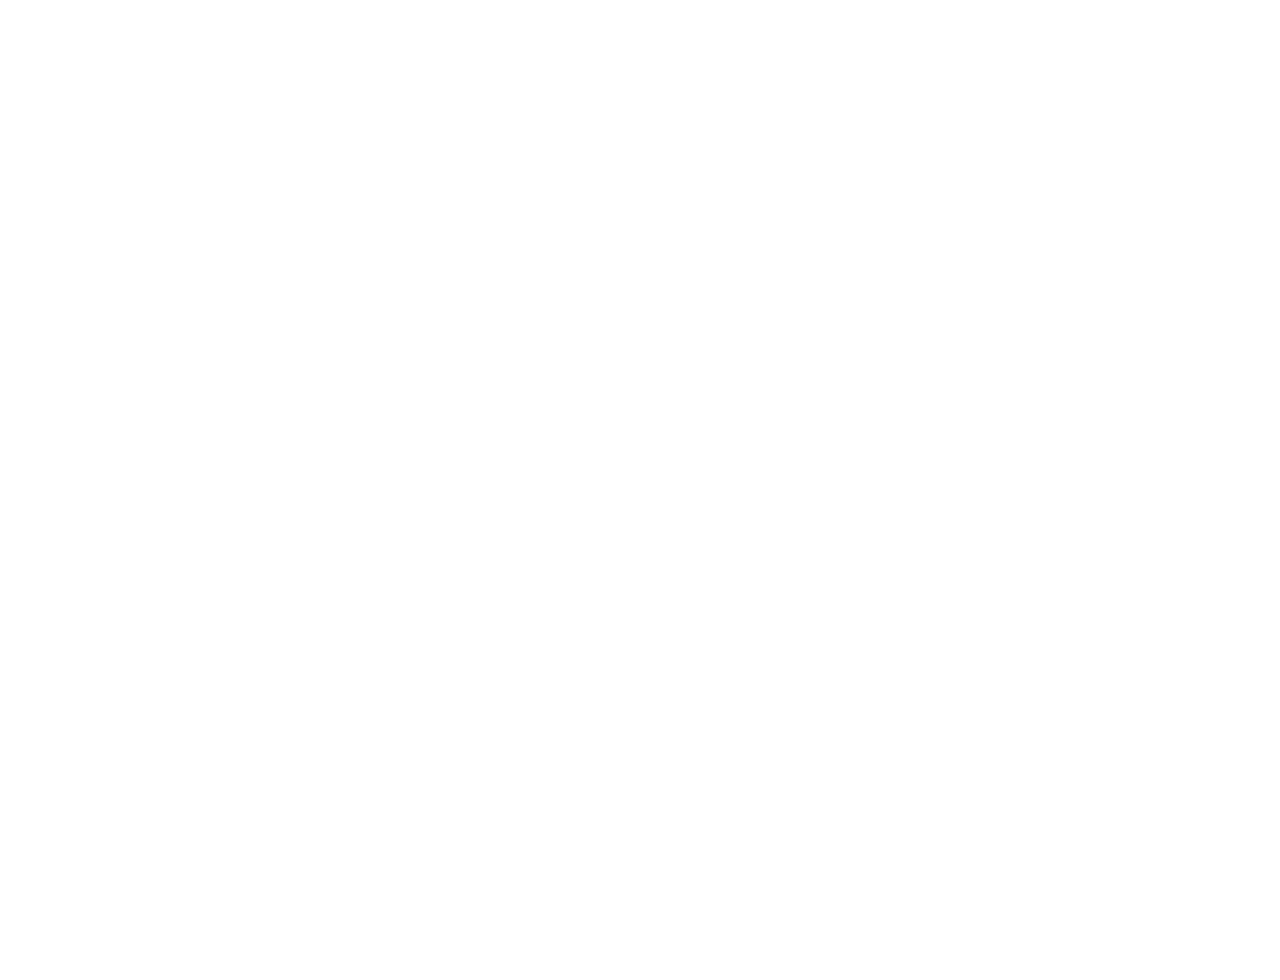
==== overlay.html @ e48937cb "Build boxing UI: overlay.html" ====
<!doctype html><html lang="en"><head><meta charset="utf-8"><meta name="viewport" content="width=device-width,initial-scale=1"><title>LIVE Boxing Overlay</title><link rel="stylesheet" href="./style.css"></head><body class="overlay-body"><div class="stage"><canvas id="arena" width="540" height="960" aria-label="Animated boxing match"></canvas></div><script type="module" src="./app.js"></script></body></html>
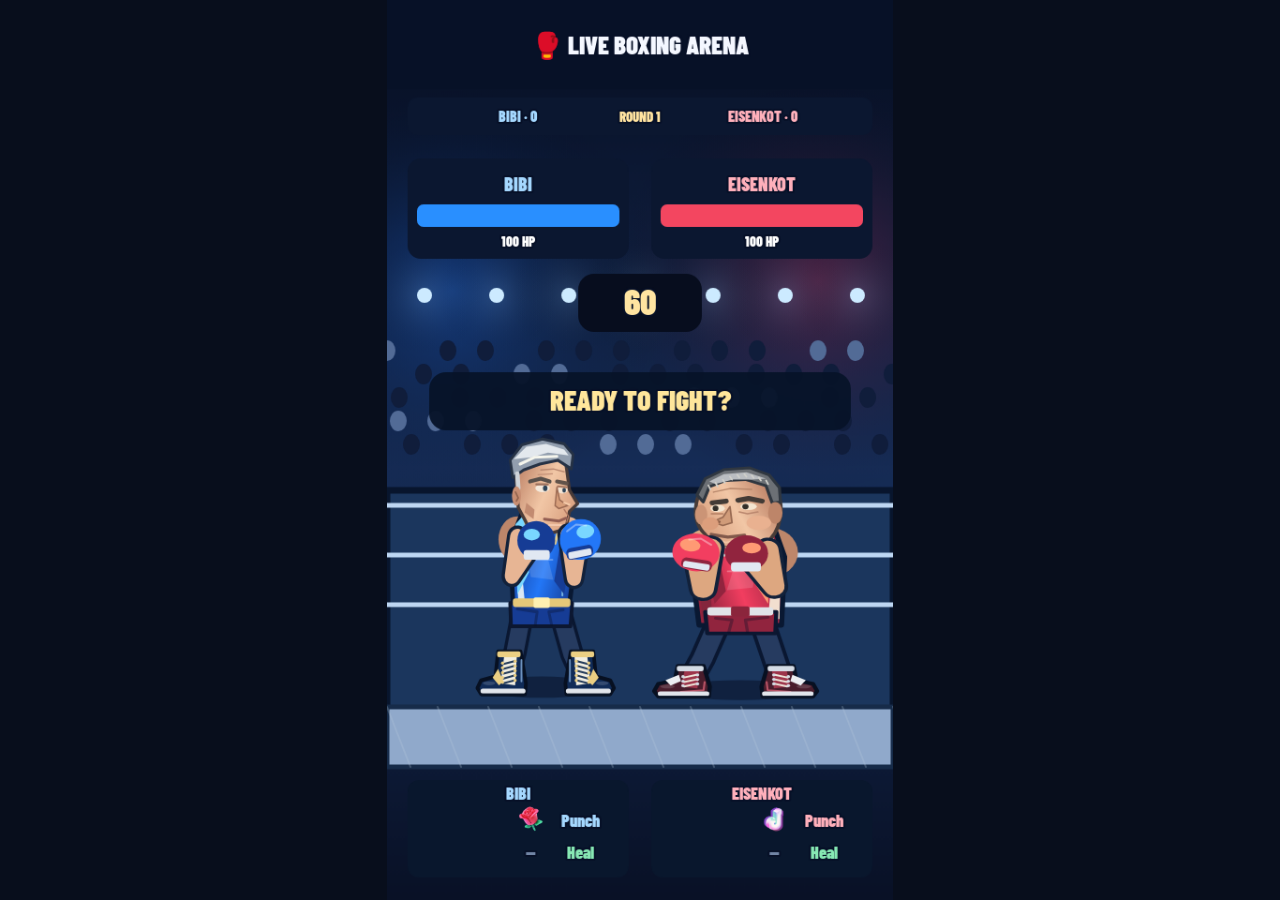
==== commit faee1481: "Fix endless round restarts with server clock and separate capture window" ====
--- a/overlay.html
+++ b/overlay.html
@@ -1 +1 @@
-<!doctype html><html lang="en"><head><meta charset="utf-8"><meta name="viewport" content="width=device-width,initial-scale=1"><title>LIVE Boxing Overlay</title><link rel="stylesheet" href="./style.css"></head><body class="overlay-body"><div class="stage"><canvas id="arena" width="540" height="960" aria-label="Animated boxing match"></canvas></div><script type="module" src="./app.js"></script></body></html>+<!doctype html><html lang="en"><head><meta charset="utf-8"><meta name="viewport" content="width=device-width,initial-scale=1"><title>LIVE Boxing Overlay</title><link rel="stylesheet" href="./style.css"></head><body class="overlay-body"><div class="stage"><canvas id="arena" width="540" height="960" aria-label="Animated boxing match"></canvas></div><div id="captureTools" class="capture-tools" hidden><button id="captureFullscreen" type="button"><span data-tab-en="Fullscreen · F" data-tab-he="מסך מלא · F">Fullscreen · F</span></button></div><script type="module" src="./app.js"></script></body></html>
--- a/style.css
+++ b/style.css
@@ -0,0 +1,44 @@
+@import url('https://fonts.googleapis.com/css2?family=Barlow+Condensed:wght@500;600;700;800;900&family=Rubik:wght@400;500;600;700;800;900&display=swap');
+:root{font-family:"Rubik",Arial,sans-serif;color:#eaf0ff;background:#080e1c}*{box-sizing:border-box}body{margin:0;background:radial-gradient(ellipse at 15% 0%,#172b52 0%,transparent 40%),#080e1c}.dashboard{max-width:1470px;margin:auto;padding:30px 28px}.topbar{display:flex;justify-content:space-between;align-items:center;gap:18px;flex-wrap:wrap;margin-bottom:26px}.topbar h1{font-size:clamp(25px,3vw,37px);letter-spacing:-1px;margin:8px 0}.topbar h1 span{color:#67b1ff}.topbar p{color:#9aaccb;margin:0}.eyebrow{color:#91a9d0;font-size:11px;letter-spacing:2px;font-weight:800}.live-dot{display:inline-block;width:8px;height:8px;background:#46e7a1;border-radius:50%;margin:0 5px}.header-actions{display:flex;gap:10px;flex-wrap:wrap}.outline-link{color:#cde5ff;text-decoration:none;border:1px solid #425577;border-radius:11px;padding:12px 16px;font-size:13px;font-weight:750}.stats{display:grid;grid-template-columns:repeat(4,minmax(0,1fr));gap:12px;margin-bottom:20px}.stat{padding:19px 21px;border:1px solid #2b3d5f;background:#121d34;border-radius:15px}.stat span{display:block;font-size:11px;color:#8ba4c8;letter-spacing:1.2px;font-weight:800}.stat strong{display:block;font-size:25px;margin-top:9px}.studio-grid{display:grid;grid-template-columns:minmax(0,1.35fr) minmax(300px,.85fr);gap:18px;align-items:start}.settings-stack{min-width:0}.panel{background:#111b30;border:1px solid #293b59;border-radius:17px;padding:23px;margin-bottom:18px;box-shadow:0 10px 30px #0002}.panel-heading{display:flex;justify-content:space-between;align-items:center;gap:10px;margin-bottom:20px}.panel-heading h2{font-size:20px;margin:7px 0 0}.tag{font-size:11px;color:#b7cdf2;border:1px solid #385176;border-radius:30px;padding:6px 9px}label{display:block;font-size:12px;color:#b9c8e2;font-weight:650;margin:13px 0}input,select{display:block;width:100%;margin-top:8px;background:#0b1427;border:1px solid #344b6f;border-radius:10px;color:#fff;padding:13px;font:inherit;outline:none}input:focus,select:focus{border-color:#62a9ff;box-shadow:0 0 0 2px #276fe333}button{cursor:pointer;border:1px solid #3c5174;border-radius:10px;background:#243657;color:white;padding:12px 15px;font-weight:750}button:hover,.outline-link:hover{filter:brightness(1.18)}button:focus-visible,a:focus-visible{outline:3px solid #87bdff;outline-offset:2px}.primary{background:#2673ed}.green{background:#087e62}.blue-btn{background:#173e7a}.red-btn{background:#79283e}.buttons{display:flex;gap:9px;flex-wrap:wrap;margin-top:19px}.twocol{display:grid;grid-template-columns:1fr 1fr;gap:12px}.hint{font-size:12px;color:#92a8ca;line-height:1.6}.log{height:135px;overflow:auto;background:#081225;border:1px solid #293957;border-radius:10px;padding:10px;font:12px monospace}.log div{padding:5px 0;border-bottom:1px solid #24304b}.vote-stats{display:flex;justify-content:space-between;gap:10px;margin-top:16px;font-size:13px;color:#abc9f2}.preview-panel{position:sticky;top:15px;text-align:center}.preview-panel .panel-heading{text-align:left}.preview-panel iframe{width:min(100%,350px);height:622px;border:1px solid #4a6189;border-radius:12px;display:block;margin:0 auto 15px;background:#071329}.overlay-body{background:transparent;overflow:hidden}.stage{width:100vw;height:100vh;display:grid;place-items:center}.stage canvas{width:min(100vw,56.25vh);height:min(100vh,177.7778vw);object-fit:contain}footer{text-align:center;color:#7285a8;font-size:12px;padding:18px}@media(max-width:900px){.studio-grid{grid-template-columns:1fr}.preview-panel{position:static}.stats{grid-template-columns:repeat(2,minmax(0,1fr))}}@media(max-width:540px){.dashboard{padding:15px}.panel{padding:15px}.twocol{grid-template-columns:1fr}.stat{padding:12px}.stat strong{font-size:20px}}
+/* Hebrew RTL layout: keep technical addresses and numeric readouts legible */
+html[dir="rtl"] .dashboard{text-align:right}
+html[dir="rtl"] .panel-heading,html[dir="rtl"] .topbar{direction:rtl}
+html[dir="rtl"] input,html[dir="rtl"] select{text-align:right}
+html[dir="rtl"] input[id$="Image"],html[dir="rtl"] #wsUrl{direction:ltr;text-align:left}
+html[dir="rtl"] .stat strong,html[dir="rtl"] .log{unicode-bidi:plaintext}
+html[dir="rtl"] .preview-panel{text-align:center}
+
+/* Broadcast typography refresh */
+.topbar h1,.stat strong,.eyebrow{font-family:"Barlow Condensed","Rubik",sans-serif;font-weight:900;letter-spacing:.025em}
+html[dir="rtl"] .topbar h1,html[dir="rtl"] .stat strong,html[dir="rtl"] .eyebrow{font-family:"Rubik",Arial,sans-serif;letter-spacing:0}
+.panel-heading h2{font-weight:800;letter-spacing:-.025em}
+button,.outline-link{font-family:inherit;font-weight:800}
+
+/* Clean studio layout */
+.dashboard{max-width:1360px;padding:26px 30px}
+.topbar{margin-bottom:18px}.brand{display:flex;align-items:center;gap:14px}.brand-icon{width:54px;height:54px;display:grid;place-items:center;border:1px solid #334b70;border-radius:16px;background:#182947;font-size:27px}.topbar h1{margin:3px 0;font-size:30px}.connection-pill{padding:9px 13px;border:1px solid #34516d;border-radius:50px;font-size:11px;font-weight:900;color:#9cc4e8}.subtle-btn{background:#18263d}
+.tabs{display:flex;gap:7px;border-bottom:1px solid #2c3e5a;margin-bottom:18px;overflow-x:auto;padding-bottom:0}.tab{border:0;border-bottom:3px solid transparent;border-radius:8px 8px 0 0;background:transparent;color:#9bafd0;padding:13px 19px;white-space:nowrap}.tab.active{color:#fff;border-bottom-color:#62a8ff;background:#17253b}
+.stats{gap:10px;margin-bottom:16px}.stat{padding:15px 17px}.stat strong{font-size:24px}.studio-grid{grid-template-columns:minmax(0,1fr) minmax(330px,.75fr);gap:16px}.panel{padding:20px;margin-bottom:14px}.section-pane[hidden]{display:none!important}.section-pane{min-height:340px}.panel-heading{margin-bottom:17px}.primary-actions{display:flex;gap:10px;margin-bottom:20px}.primary-actions button:first-child{flex:1;font-size:15px}.fight-grid{display:grid;grid-template-columns:1fr 1fr;gap:14px}.fighter-controls{display:flex;flex-direction:column;gap:9px;border:1px solid #2d4667;border-radius:14px;padding:14px;background:#0d1930}.fighter-controls h3{font-size:15px;margin:0 0 7px}.fighter-controls button{width:100%;text-align:center}.fighter-controls small{color:#a9c0df;text-align:center;margin-top:7px}.blue-side{border-top:3px solid #398bff}.red-side{border-top:3px solid #f45570}.full-btn{width:100%;margin-top:15px}.advanced{border:1px solid #304361;border-radius:11px;padding:13px;margin:15px 0}.advanced summary{cursor:pointer;font-size:13px;font-weight:700}.activity-panel{min-height:150px}.activity-panel .log{height:110px}.preview-panel iframe{height:min(65vh,650px);width:auto;aspect-ratio:9/16;max-width:100%}.preview-panel{padding:18px}.preview-panel .hint{max-width:350px;margin:14px auto 0}
+@media(max-width:940px){.studio-grid{grid-template-columns:1fr}.preview-panel{position:static}.preview-panel iframe{height:560px}}
+@media(max-width:580px){.dashboard{padding:12px}.stats{grid-template-columns:repeat(2,1fr)}.fight-grid{gap:8px}.fighter-controls{padding:9px}.fighter-controls button{font-size:12px;padding:10px 5px}.header-actions{width:100%}.topbar{align-items:start}.preview-panel iframe{height:480px}.tab{padding:12px}}
+
+
+/* Studio refinement: fluid sizing, readable RTL, clear interaction states. */
+:root{color-scheme:dark}body{background:radial-gradient(ellipse at 10% 0%,#183359 0%,transparent 44%),#080e1c}
+.panel{background:linear-gradient(145deg,#14223a,#101a2c);box-shadow:0 12px 32px #0003}
+.stat{background:linear-gradient(120deg,#182a47,#101c31)}.stat:nth-child(3){border-inline-start:3px solid #398bff}.stat:nth-child(4){border-inline-start:3px solid #f45570}
+button,a,input,select{transition:background .16s,border-color .16s,box-shadow .16s}button:disabled{opacity:.42;cursor:default;filter:none}
+.green{background:linear-gradient(120deg,#0d9572,#087e62)}.primary-actions{position:relative}.rules-note{padding:0 5px}
+.main-column,.preview-column{min-width:0}.preview-column{position:sticky;top:16px}.preview-panel iframe{width:min(100%,350px);height:auto;aspect-ratio:9/16}
+html[dir=rtl] .preview-panel .panel-heading{text-align:right}html[dir=rtl] .eyebrow{letter-spacing:0}html[dir=rtl] .stat span{letter-spacing:0}
+#wsUrl,#blueImage,#redImage{direction:ltr;text-align:left}.log{font-family:Arial,sans-serif;line-height:1.5}.brand h1{color:#b9dcff}
+@media(max-width:940px){.preview-column{position:static}.preview-panel iframe{height:auto;width:min(100%,350px)}}
+@media(prefers-reduced-motion:reduce){*{transition:none!important}}
+
+.gift-setup{border-block-start:1px solid #304361;margin-top:22px;padding-top:12px}.gift-library{display:grid;grid-template-columns:repeat(auto-fill,minmax(100px,1fr));gap:8px;max-height:360px;overflow-y:auto;padding:5px;border:1px solid #304361;border-radius:12px;scrollbar-gutter:stable}.gift-card{position:relative;display:flex;flex-direction:column;align-items:center;gap:5px;min-width:0;padding:10px 5px;background:#0a162a;border-color:#283e5c}.gift-card img{width:44px;height:44px;object-fit:contain}.gift-card .gift-name{max-width:100%;overflow:hidden;text-overflow:ellipsis;white-space:nowrap;font-size:11px}.gift-card small{font-size:10px;color:#f0d58c}.gift-card .gift-route{font-size:9px;color:#a9c5eb}.gift-card.assigned-blue{border-color:#398bff;background:#122f54}.gift-card.assigned-red{border-color:#f45570;background:#432035}.gift-card.healing{box-shadow:inset 0 -3px #46e7a1}.gift-card[aria-pressed=true]{outline:2px solid #d4e8ff;outline-offset:-3px}.gift-summary{font-size:12px;line-height:1.8;color:#c1d3eb;margin:10px 0}.fighter-controls select{font-size:12px}.gift-summary div{padding:6px 8px;border-inline-start:3px solid #398bff;margin:5px 0;background:#0b1629}.gift-summary div:nth-child(2){border-color:#f45570}
+
+.healing-settings{display:grid;grid-template-columns:1fr 1fr;gap:12px;margin-top:18px}.healing-choice{padding:14px;border:1px solid #355070;border-top:3px solid #398bff;border-radius:12px;background:#0c1930}.healing-choice.red-side{border-top-color:#f45570}.healing-choice label{margin:0 0 10px;color:#b8f3d4}.healing-input{display:flex;align-items:center;gap:10px;min-width:0}.healing-input img{height:38px;width:38px;object-fit:contain;flex-shrink:0}.healing-input img[hidden]{display:none}.healing-input select{margin:0;min-width:0;font-size:12px}.gift-placement{padding:14px;border:1px solid #3d5478;border-radius:12px;background:#10223a}.gift-placement small{display:block;margin-top:9px;color:#94accb;font-weight:400}.gift-setup h3{color:#b5e9d1}@media(max-width:580px){.healing-settings{grid-template-columns:1fr}}
+
+.match-scoreboard{display:flex;align-items:center;gap:18px;padding:15px 20px;margin-bottom:16px;border:1px solid #365170;border-radius:15px;background:linear-gradient(120deg,#112d4a,#131d31)}.match-mode-summary{margin-inline-end:auto;min-width:0}.match-mode-summary span{display:block;font-size:12px;color:#b5c9e8}.match-mode-summary strong{display:block;font-size:19px;color:#ffe2a1;margin-top:4px}.score-corner{display:flex;align-items:center;gap:12px}.score-corner span{font-size:13px;max-width:150px;overflow:hidden;text-overflow:ellipsis;white-space:nowrap}.score-corner strong{font-size:30px;font-variant-numeric:tabular-nums}.score-blue{color:#a5d8ff}.score-red{color:#ffb0bb}.score-divider{font-size:25px;color:#8398b8}.mode-setting{padding:15px;background:#0c1c32;border:1px solid #385678;border-radius:12px}.mode-setting small{display:block;margin-top:9px;font-size:12px;font-weight:400;line-height:1.6;color:#a3b8d5}@media(max-width:580px){.match-scoreboard{gap:10px;flex-wrap:wrap;padding:13px}.match-mode-summary{width:100%}.score-corner{gap:8px}.score-corner span{max-width:110px}.primary-actions{flex-wrap:wrap}}
+
+.capture-tools{position:fixed;inset-inline-end:16px;bottom:16px;z-index:10;opacity:0;transition:opacity .2s;pointer-events:none}.capture-tools.visible,.capture-tools:focus-within{opacity:1;pointer-events:auto}.capture-tools[hidden]{display:none}.capture-tools button{background:#071329e8;font-size:12px;border-color:#566a88}.capture-window{background:#030813}
